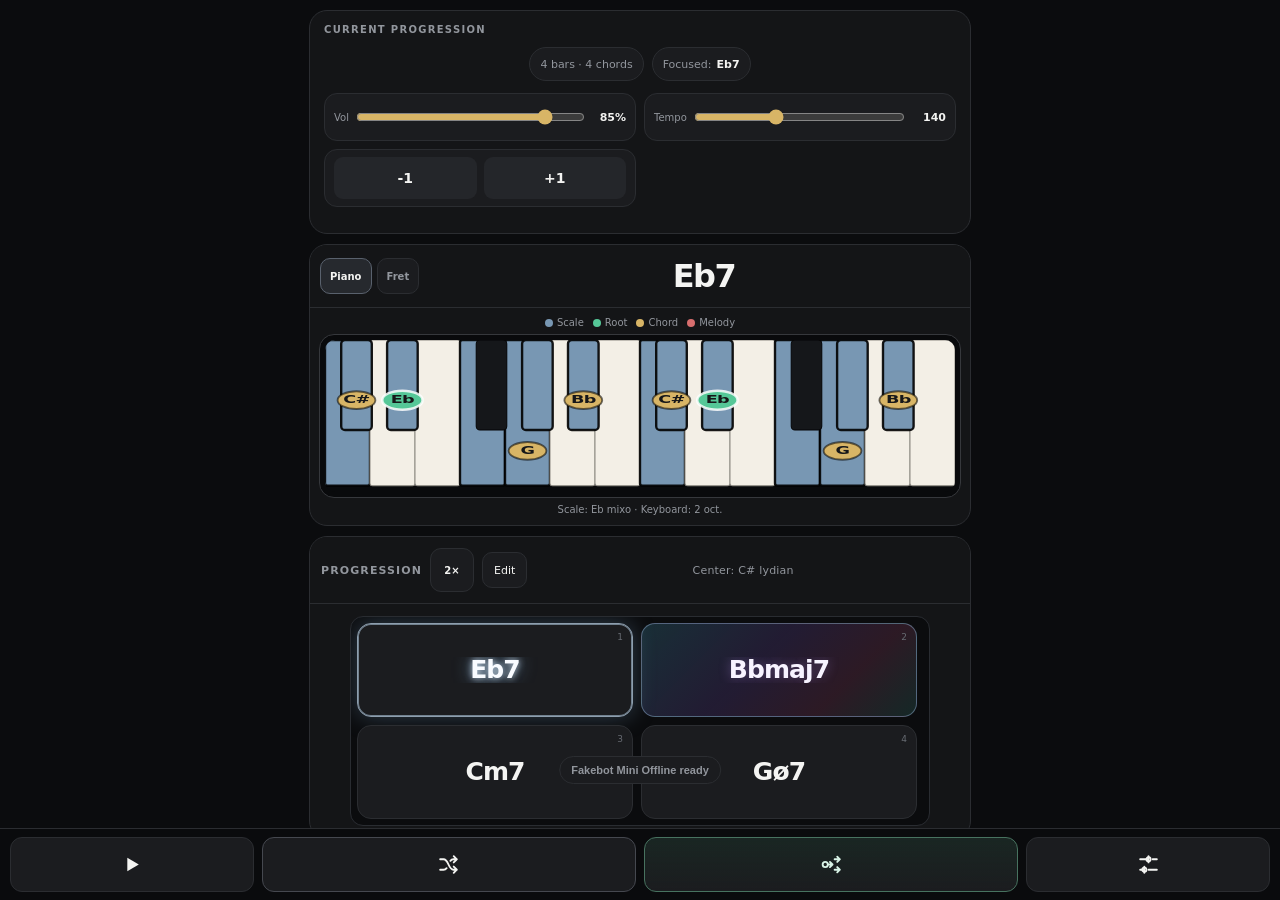
==== fakebot-mini-offline/index.html @ ce0bcc8f "Add Fakebot Mini Offline" ====
<!doctype html>
<html lang="en">
<head>
  <meta charset="utf-8">
  <meta name="viewport" content="width=device-width,initial-scale=1,viewport-fit=cover">
  <meta name="apple-mobile-web-app-capable" content="yes">
  <meta name="apple-mobile-web-app-status-bar-style" content="black-translucent">
  <meta name="apple-mobile-web-app-title" content="Fakebot Offline">
  <meta name="theme-color" content="#0b0c0e">
  <meta name="description" content="A fully local, offline-ready edition of Fakebot Mini.">
  <title>Fakebot Mini Offline</title>
  <link rel="manifest" href="manifest.webmanifest">
  <link rel="apple-touch-icon" sizes="180x180" href="fakebot-mini-offline-icon-180.png">
  <link rel="icon" type="image/svg+xml" href="fakebot-mini-offline-icon.svg">
  <link rel="stylesheet" href="shell.css?v=20260714a">
</head>
<body>
  <div class="miniShell">
    <main class="miniFrameWrap">
      <div class="miniAudioState" id="miniAudioStatus" data-state="ready" role="status">Offline synth ready</div>
      <iframe id="miniFrame" src="app.html?variant=mini-offline&amp;v=20260714a" title="Fakebot Mini Offline chord generator" allow="autoplay"></iframe>
      <div class="miniLoading" id="miniLoading" role="status">Loading Fakebot Mini Offline…</div>
    </main>

    <nav class="miniDock" aria-label="Primary actions">
      <button type="button" data-mini-action="play" id="miniPlay" aria-label="Play" title="Play">
        <svg class="miniIcon miniIconPlay" viewBox="0 0 24 24" aria-hidden="true"><path d="M8 5.5 19 12 8 18.5Z"/></svg>
        <svg class="miniIcon miniIconPause" viewBox="0 0 24 24" aria-hidden="true"><path d="M7 5h4v14H7zM13 5h4v14h-4z"/></svg>
      </button>
      <button type="button" data-mini-action="generate" class="miniGenerate" aria-label="Generate new progression" title="Generate new progression">
        <svg class="miniIcon miniIconStroke" viewBox="0 0 24 24" aria-hidden="true"><path d="M4 7h3.2c2.5 0 3.5 2 4.8 5s2.3 5 4.8 5H20m-3-3 3 3-3 3M4 17h3.2c1.4 0 2.3-.6 3-1.5m3.6-7C14.5 7.6 15.4 7 16.8 7H20m-3-3 3 3-3 3"/></svg>
      </button>
      <button type="button" data-mini-action="generate-anchored" class="miniGenerateAnchored" aria-label="Generate from selected chord" title="Generate from selected chord">
        <svg class="miniIcon miniIconStroke" viewBox="0 0 24 24" aria-hidden="true"><circle cx="6" cy="12" r="2.5"/><path d="M8.5 12H13m0 0-2.5-2.5M13 12l-2.5 2.5M15 7h5m-2.5-2.5L20 7l-2.5 2.5M15 17h5m-2.5-2.5L20 17l-2.5 2.5"/></svg>
      </button>
      <button type="button" data-mini-action="settings" id="miniSettings" aria-label="Open settings" aria-expanded="false" title="Open settings">
        <svg class="miniIcon miniIconStroke" viewBox="0 0 24 24" aria-hidden="true"><path d="M4 7h8m4 0h4M4 17h4m4 0h8M12 4v6M8 14v6"/><circle cx="12" cy="7" r="2"/><circle cx="8" cy="17" r="2"/></svg>
      </button>
    </nav>
  </div>
  <script src="shell.js?v=20260714a"></script>
  <script>
    if ("serviceWorker" in navigator){
      window.addEventListener("load", ()=>navigator.serviceWorker.register("./sw.js").catch(()=>{}), {once:true});
    }
  </script>
</body>
</html>
---- fakebot-mini-offline/shell.css ----
:root{
  --shell-bg:#0b0c0e;
  --shell-panel:#141517;
  --shell-raised:#1b1c1f;
  --shell-line:#2b2d31;
  --shell-text:#f4f4f2;
  --shell-muted:#92969d;
  --dock-height:72px;
}
*{box-sizing:border-box;-webkit-tap-highlight-color:transparent}
html,body{width:100%;height:100%;margin:0;overflow:hidden;background:var(--shell-bg);color:var(--shell-text);font-family:-apple-system,BlinkMacSystemFont,"SF Pro Display","Segoe UI",sans-serif}
button,a{font:inherit}
button{color:inherit;cursor:pointer}
.miniDock button,.miniLoading,.miniAudioState{-webkit-user-select:none;user-select:none;-webkit-touch-callout:none}
.miniDock button{touch-action:manipulation}
.miniShell{position:fixed;inset:0;display:grid;grid-template-rows:minmax(0,1fr) calc(var(--dock-height) + env(safe-area-inset-bottom));background:var(--shell-bg)}
.miniFrameWrap{position:relative;min-height:0;overflow:hidden}
#miniFrame{position:absolute;left:env(safe-area-inset-left);top:env(safe-area-inset-top);width:calc(100% - env(safe-area-inset-left) - env(safe-area-inset-right));height:calc(100% - env(safe-area-inset-top));border:0;background:var(--shell-bg);color-scheme:dark}
.miniAudioState{position:absolute;z-index:6;left:50%;bottom:8px;max-width:calc(100% - 24px);transform:translateX(-50%);padding:7px 11px;border:1px solid var(--shell-line);border-radius:999px;background:var(--shell-raised);color:var(--shell-muted);font-size:10px;font-weight:750;line-height:1.2;white-space:nowrap;overflow:hidden;text-overflow:ellipsis;pointer-events:none;opacity:0;transition:opacity .18s ease}
.miniAudioState[data-state="ready"]{opacity:0}
.miniAudioState[data-state="error"]{color:#f09a9a;border-color:#7b4141;opacity:1}
.miniLoading{position:absolute;left:50%;bottom:44px;transform:translateX(-50%);z-index:5;padding:7px 11px;border:1px solid var(--shell-line);border-radius:999px;background:var(--shell-raised);color:var(--shell-muted);font-size:11px;font-weight:700;opacity:0;pointer-events:none;transition:opacity .18s ease;white-space:nowrap}
.miniLoading.show{opacity:1}
.miniShell.has-open-settings .miniAudioState,.miniShell.has-open-settings .miniLoading{opacity:0!important}
.miniDock{display:grid;grid-template-columns:.75fr 1.15fr 1.15fr .75fr;gap:8px;padding:8px calc(10px + env(safe-area-inset-right)) calc(8px + env(safe-area-inset-bottom)) calc(10px + env(safe-area-inset-left));border-top:1px solid var(--shell-line);background:rgba(11,12,14,.97);z-index:10}
.miniDock button{min-height:52px;border:1px solid var(--shell-line);border-radius:12px;background:var(--shell-raised);color:var(--shell-text);display:flex;align-items:center;justify-content:center;padding:0}
.miniDock .miniGenerate{background:var(--shell-raised);border-color:#45484f;color:var(--shell-text)}
.miniDock .miniGenerateAnchored{background:linear-gradient(180deg,rgba(80,135,112,.22),var(--shell-raised));border-color:#47725f;color:#d9f4e7}
.miniIcon{width:25px;height:25px;display:block;fill:currentColor}
.miniIconStroke{fill:none;stroke:currentColor;stroke-width:1.8;stroke-linecap:round;stroke-linejoin:round}
.miniIconPause{display:none}
#miniPlay[data-playing="true"] .miniIconPlay{display:none}
#miniPlay[data-playing="true"] .miniIconPause{display:block}
#miniPlay[data-loading="true"]{opacity:.55}
.miniDock button:active{transform:scale(.985)}
.miniDock button:focus-visible{outline:2px solid #8ba9c2;outline-offset:2px}
@media(max-width:360px){.miniDock{gap:6px;padding-left:calc(7px + env(safe-area-inset-left));padding-right:calc(7px + env(safe-area-inset-right))}}
@media(orientation:landscape) and (max-height:520px){:root{--dock-height:58px}.miniDock{max-width:620px;width:100%;margin:0 auto;padding-top:5px;padding-bottom:calc(5px + env(safe-area-inset-bottom))}.miniDock button{min-height:46px}}
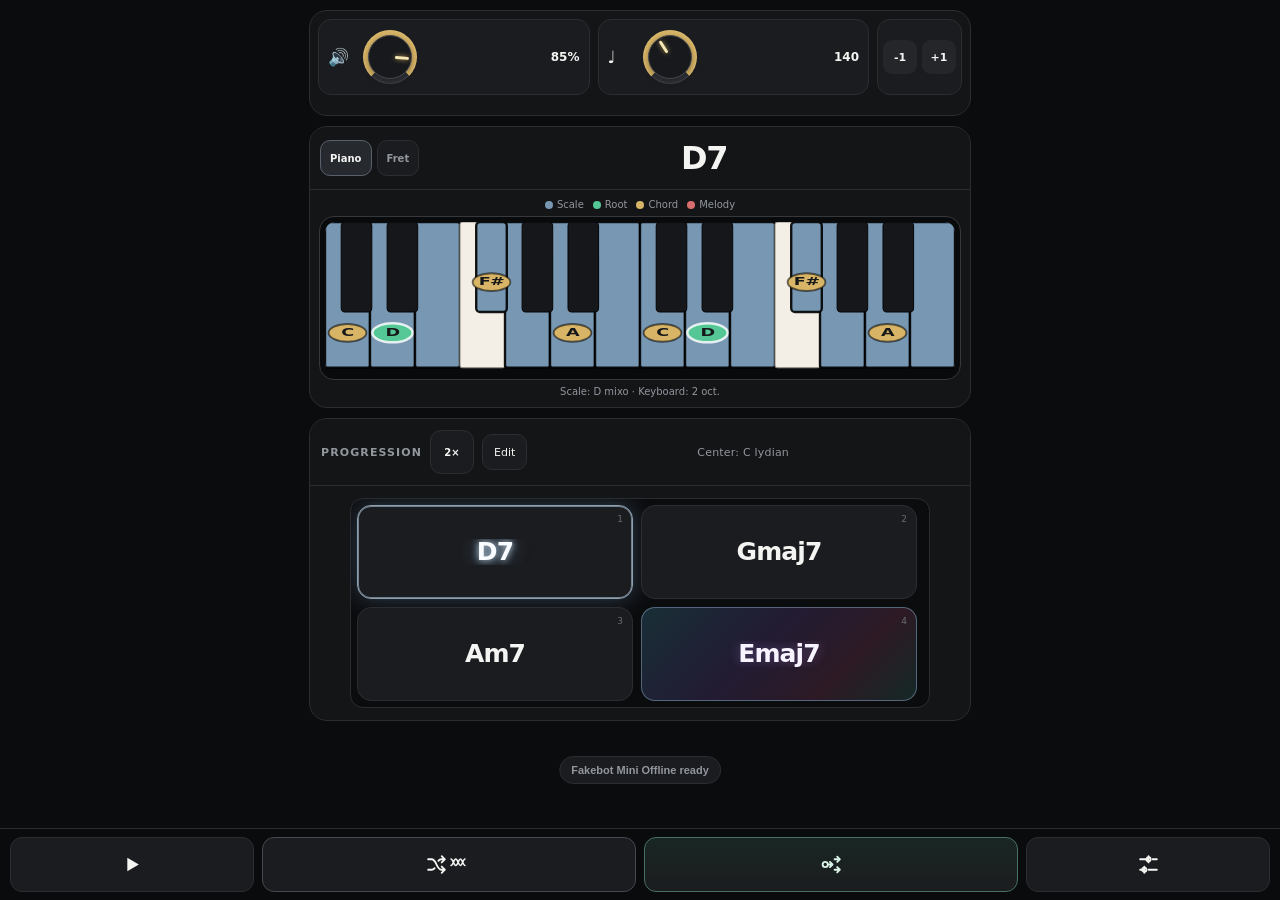
==== commit 1fa0f541: "Add Fakebot Mini infinite generation mode" ====
--- a/fakebot-mini-offline/index.html
+++ b/fakebot-mini-offline/index.html
@@ -12,13 +12,13 @@
   <link rel="manifest" href="manifest.webmanifest">
   <link rel="apple-touch-icon" sizes="180x180" href="fakebot-mini-offline-icon-180.png">
   <link rel="icon" type="image/svg+xml" href="fakebot-mini-offline-icon.svg">
-  <link rel="stylesheet" href="shell.css?v=20260714a">
+  <link rel="stylesheet" href="shell.css?v=20260728-infinite">
 </head>
 <body>
   <div class="miniShell">
     <main class="miniFrameWrap">
       <div class="miniAudioState" id="miniAudioStatus" data-state="ready" role="status">Offline synth ready</div>
-      <iframe id="miniFrame" src="app.html?variant=mini-offline&amp;v=20260714a" title="Fakebot Mini Offline chord generator" allow="autoplay"></iframe>
+      <iframe id="miniFrame" src="app.html?variant=mini-offline&amp;v=20260728-infinite" title="Fakebot Mini Offline chord generator" allow="autoplay"></iframe>
       <div class="miniLoading" id="miniLoading" role="status">Loading Fakebot Mini Offline…</div>
     </main>
 
@@ -29,6 +29,8 @@
       </button>
       <button type="button" data-mini-action="generate" class="miniGenerate" aria-label="Generate new progression" title="Generate new progression">
         <svg class="miniIcon miniIconStroke" viewBox="0 0 24 24" aria-hidden="true"><path d="M4 7h3.2c2.5 0 3.5 2 4.8 5s2.3 5 4.8 5H20m-3-3 3 3-3 3M4 17h3.2c1.4 0 2.3-.6 3-1.5m3.6-7C14.5 7.6 15.4 7 16.8 7H20m-3-3 3 3-3 3"/></svg>
+        <svg class="miniIcon miniIconStroke miniIconInfinite" viewBox="0 0 24 24" aria-hidden="true"><path d="M7.2 8.2c2.5 0 3.1 7.6 5.6 7.6 2.3 0 3.2-7.6 5.4-7.6 2.2 0 3.2 7.6 5.4 7.6M7.2 15.8c2.5 0 3.1-7.6 5.6-7.6 2.3 0 3.2 7.6 5.4 7.6 2.2 0 3.2-7.6 5.4-7.6" transform="translate(-4 0) scale(.82)"/></svg>
+        <span class="miniInfinityGlyph" aria-hidden="true">∞</span>
       </button>
       <button type="button" data-mini-action="generate-anchored" class="miniGenerateAnchored" aria-label="Generate from selected chord" title="Generate from selected chord">
         <svg class="miniIcon miniIconStroke" viewBox="0 0 24 24" aria-hidden="true"><circle cx="6" cy="12" r="2.5"/><path d="M8.5 12H13m0 0-2.5-2.5M13 12l-2.5 2.5M15 7h5m-2.5-2.5L20 7l-2.5 2.5M15 17h5m-2.5-2.5L20 17l-2.5 2.5"/></svg>
@@ -38,7 +40,7 @@
       </button>
     </nav>
   </div>
-  <script src="shell.js?v=20260714a"></script>
+  <script src="shell.js?v=20260728-infinite"></script>
   <script>
     if ("serviceWorker" in navigator){
       window.addEventListener("load", ()=>navigator.serviceWorker.register("./sw.js").catch(()=>{}), {once:true});
--- a/fakebot-mini-offline/shell.css
+++ b/fakebot-mini-offline/shell.css
@@ -26,6 +26,14 @@
 .miniDock button{min-height:52px;border:1px solid var(--shell-line);border-radius:12px;background:var(--shell-raised);color:var(--shell-text);display:flex;align-items:center;justify-content:center;padding:0}
 .miniDock .miniGenerate{background:var(--shell-raised);border-color:#45484f;color:var(--shell-text)}
 .miniDock .miniGenerateAnchored{background:linear-gradient(180deg,rgba(80,135,112,.22),var(--shell-raised));border-color:#47725f;color:#d9f4e7}
+.miniIconInfinite{display:none}
+.miniInfinityGlyph{display:none;font-size:32px;font-weight:500;line-height:1}
+.miniDock.infinite-mode{grid-template-columns:.75fr 1.6fr .75fr}
+.miniDock.infinite-mode .miniGenerateAnchored{display:none}
+.miniDock.infinite-mode .miniGenerate{background:linear-gradient(180deg,rgba(106,119,184,.28),var(--shell-raised));border-color:#6674b1;color:#edf0ff}
+.miniDock.infinite-mode .miniGenerate>.miniIconStroke:not(.miniIconInfinite){display:none}
+.miniDock.infinite-mode .miniGenerate>.miniIconInfinite{display:none}
+.miniDock.infinite-mode .miniGenerate>.miniInfinityGlyph{display:block}
 .miniIcon{width:25px;height:25px;display:block;fill:currentColor}
 .miniIconStroke{fill:none;stroke:currentColor;stroke-width:1.8;stroke-linecap:round;stroke-linejoin:round}
 .miniIconPause{display:none}
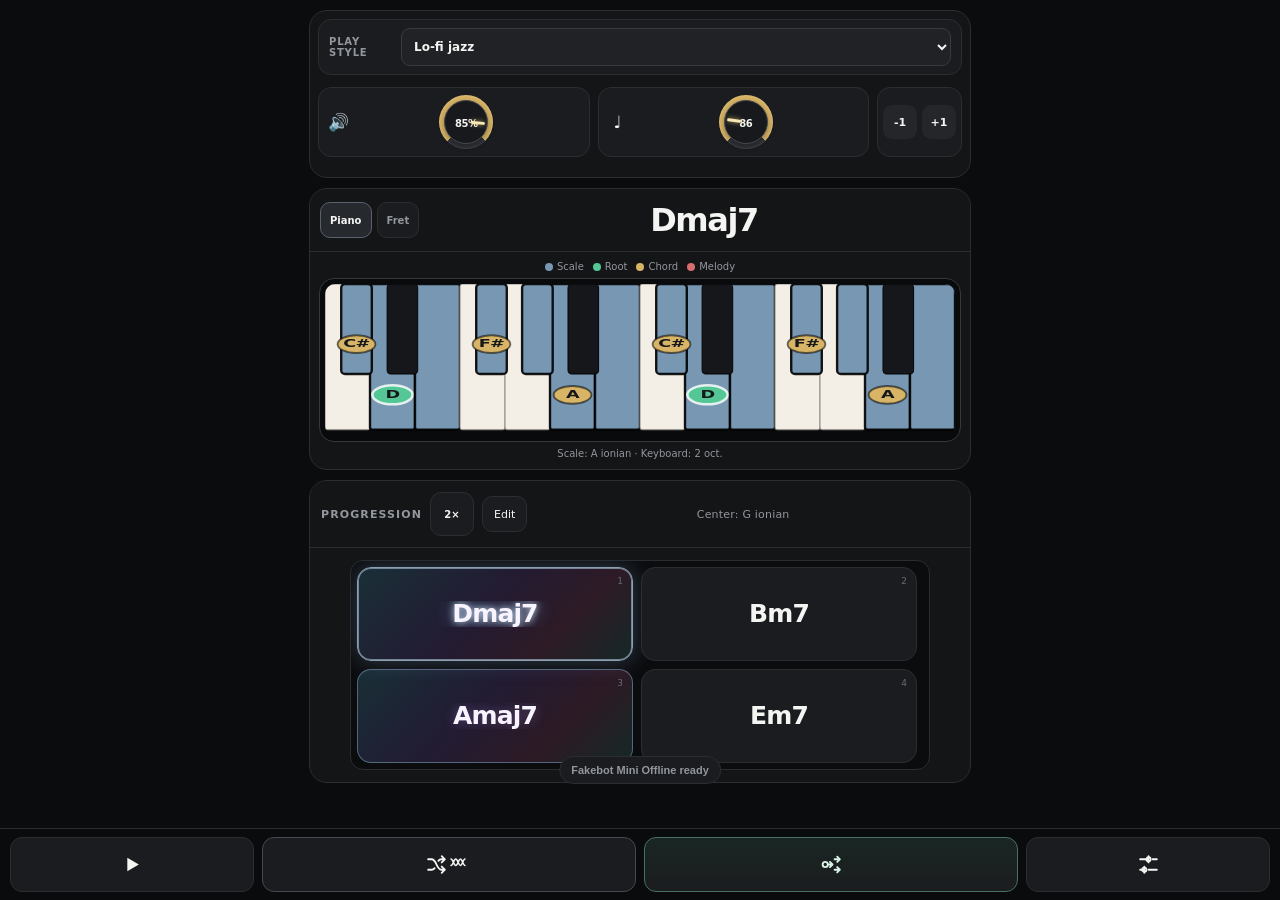
==== commit 6f8582e0: "Improve Fakebot Mini play styles" ====
--- a/fakebot-mini-offline/index.html
+++ b/fakebot-mini-offline/index.html
@@ -12,13 +12,13 @@
   <link rel="manifest" href="manifest.webmanifest">
   <link rel="apple-touch-icon" sizes="180x180" href="fakebot-mini-offline-icon-180.png">
   <link rel="icon" type="image/svg+xml" href="fakebot-mini-offline-icon.svg">
-  <link rel="stylesheet" href="shell.css?v=20260728-infinite">
+  <link rel="stylesheet" href="shell.css?v=20260728-playstyles">
 </head>
 <body>
   <div class="miniShell">
     <main class="miniFrameWrap">
       <div class="miniAudioState" id="miniAudioStatus" data-state="ready" role="status">Offline synth ready</div>
-      <iframe id="miniFrame" src="app.html?variant=mini-offline&amp;v=20260728-infinite" title="Fakebot Mini Offline chord generator" allow="autoplay"></iframe>
+      <iframe id="miniFrame" src="app.html?variant=mini-offline&amp;v=20260728-playstyles" title="Fakebot Mini Offline chord generator" allow="autoplay"></iframe>
       <div class="miniLoading" id="miniLoading" role="status">Loading Fakebot Mini Offline…</div>
     </main>
 
@@ -40,7 +40,7 @@
       </button>
     </nav>
   </div>
-  <script src="shell.js?v=20260728-infinite"></script>
+  <script src="shell.js?v=20260728-playstyles"></script>
   <script>
     if ("serviceWorker" in navigator){
       window.addEventListener("load", ()=>navigator.serviceWorker.register("./sw.js").catch(()=>{}), {once:true});
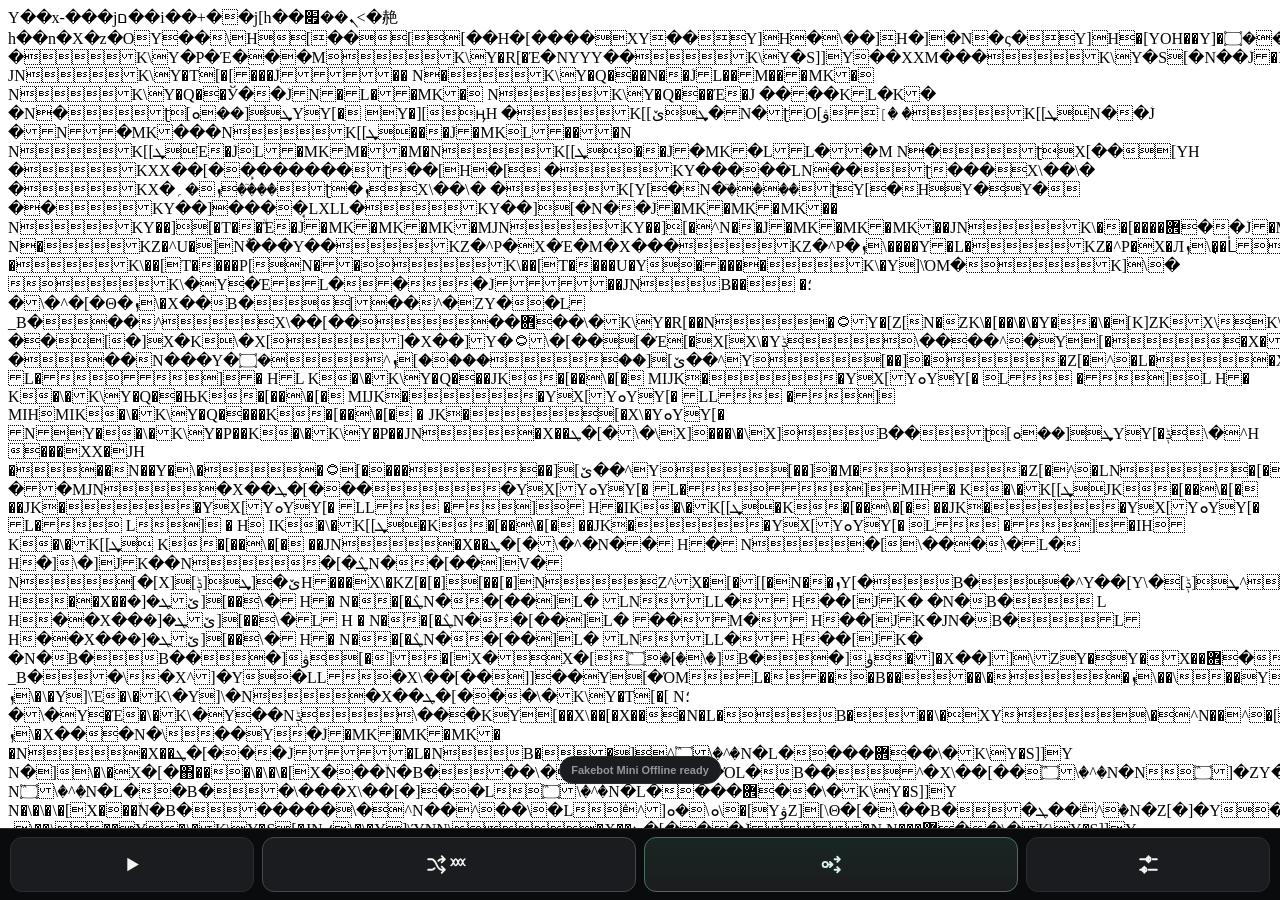
==== commit 367b8b3b: "Improve infinite Lo-fi Jazz backing" ====
--- a/fakebot-mini-offline/index.html
+++ b/fakebot-mini-offline/index.html
@@ -12,13 +12,13 @@
   <link rel="manifest" href="manifest.webmanifest">
   <link rel="apple-touch-icon" sizes="180x180" href="fakebot-mini-offline-icon-180.png">
   <link rel="icon" type="image/svg+xml" href="fakebot-mini-offline-icon.svg">
-  <link rel="stylesheet" href="shell.css?v=20260728-playstyles">
+  <link rel="stylesheet" href="shell.css?v=20260728-lofi-infinite">
 </head>
 <body>
   <div class="miniShell">
     <main class="miniFrameWrap">
       <div class="miniAudioState" id="miniAudioStatus" data-state="ready" role="status">Offline synth ready</div>
-      <iframe id="miniFrame" src="app.html?variant=mini-offline&amp;v=20260728-playstyles" title="Fakebot Mini Offline chord generator" allow="autoplay"></iframe>
+      <iframe id="miniFrame" src="app.html?variant=mini-offline&amp;v=20260728-lofi-infinite" title="Fakebot Mini Offline chord generator" allow="autoplay"></iframe>
       <div class="miniLoading" id="miniLoading" role="status">Loading Fakebot Mini Offline…</div>
     </main>
 
@@ -40,7 +40,7 @@
       </button>
     </nav>
   </div>
-  <script src="shell.js?v=20260728-playstyles"></script>
+  <script src="shell.js?v=20260728-lofi-infinite"></script>
   <script>
     if ("serviceWorker" in navigator){
       window.addEventListener("load", ()=>navigator.serviceWorker.register("./sw.js").catch(()=>{}), {once:true});
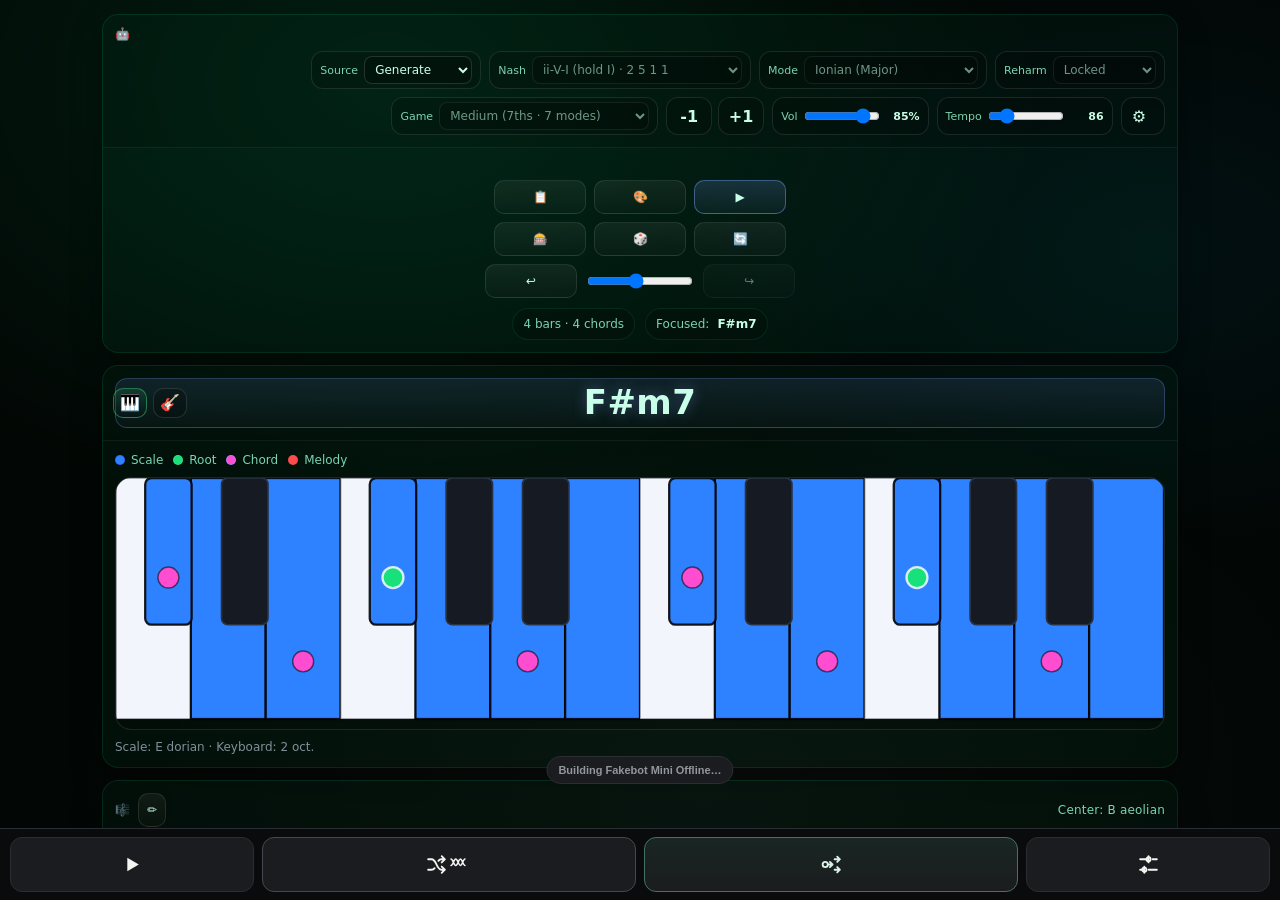
==== commit a8d696b0: "Fix Fakebot Mini startup recovery" ====
--- a/fakebot-mini-offline/index.html
+++ b/fakebot-mini-offline/index.html
@@ -12,13 +12,13 @@
   <link rel="manifest" href="manifest.webmanifest">
   <link rel="apple-touch-icon" sizes="180x180" href="fakebot-mini-offline-icon-180.png">
   <link rel="icon" type="image/svg+xml" href="fakebot-mini-offline-icon.svg">
-  <link rel="stylesheet" href="shell.css?v=20260728-lofi-infinite">
+  <link rel="stylesheet" href="shell.css?v=20260729-startup-fix">
 </head>
 <body>
   <div class="miniShell">
     <main class="miniFrameWrap">
       <div class="miniAudioState" id="miniAudioStatus" data-state="ready" role="status">Offline synth ready</div>
-      <iframe id="miniFrame" src="app.html?variant=mini-offline&amp;v=20260728-lofi-infinite" title="Fakebot Mini Offline chord generator" allow="autoplay"></iframe>
+      <iframe id="miniFrame" src="app.html?variant=mini-offline&amp;v=20260729-startup-fix" title="Fakebot Mini Offline chord generator" allow="autoplay"></iframe>
       <div class="miniLoading" id="miniLoading" role="status">Loading Fakebot Mini Offline…</div>
     </main>
 
@@ -40,7 +40,7 @@
       </button>
     </nav>
   </div>
-  <script src="shell.js?v=20260728-lofi-infinite"></script>
+  <script src="shell.js?v=20260729-startup-fix"></script>
   <script>
     if ("serviceWorker" in navigator){
       window.addEventListener("load", ()=>navigator.serviceWorker.register("./sw.js").catch(()=>{}), {once:true});
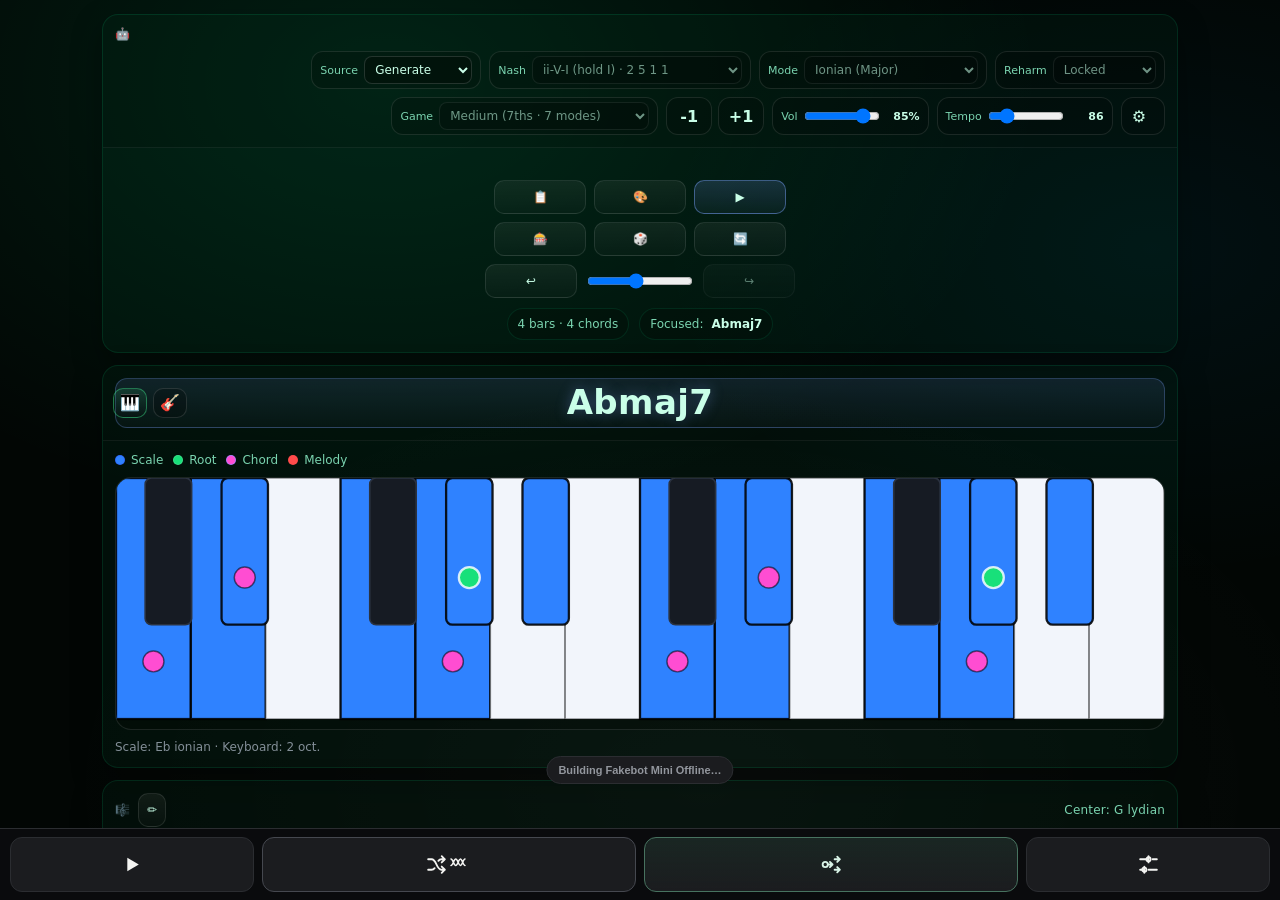
==== commit e25af453: "Refresh Fakebot Mini recovery cache" ====
--- a/fakebot-mini-offline/index.html
+++ b/fakebot-mini-offline/index.html
@@ -12,13 +12,13 @@
   <link rel="manifest" href="manifest.webmanifest">
   <link rel="apple-touch-icon" sizes="180x180" href="fakebot-mini-offline-icon-180.png">
   <link rel="icon" type="image/svg+xml" href="fakebot-mini-offline-icon.svg">
-  <link rel="stylesheet" href="shell.css?v=20260729-startup-fix">
+  <link rel="stylesheet" href="shell.css?v=20260729-recovery-assets">
 </head>
 <body>
   <div class="miniShell">
     <main class="miniFrameWrap">
       <div class="miniAudioState" id="miniAudioStatus" data-state="ready" role="status">Offline synth ready</div>
-      <iframe id="miniFrame" src="app.html?variant=mini-offline&amp;v=20260729-startup-fix" title="Fakebot Mini Offline chord generator" allow="autoplay"></iframe>
+      <iframe id="miniFrame" src="app.html?variant=mini-offline&amp;v=20260729-recovery-assets" title="Fakebot Mini Offline chord generator" allow="autoplay"></iframe>
       <div class="miniLoading" id="miniLoading" role="status">Loading Fakebot Mini Offline…</div>
     </main>
 
@@ -40,7 +40,7 @@
       </button>
     </nav>
   </div>
-  <script src="shell.js?v=20260729-startup-fix"></script>
+  <script src="shell.js?v=20260729-recovery-assets"></script>
   <script>
     if ("serviceWorker" in navigator){
       window.addEventListener("load", ()=>navigator.serviceWorker.register("./sw.js").catch(()=>{}), {once:true});
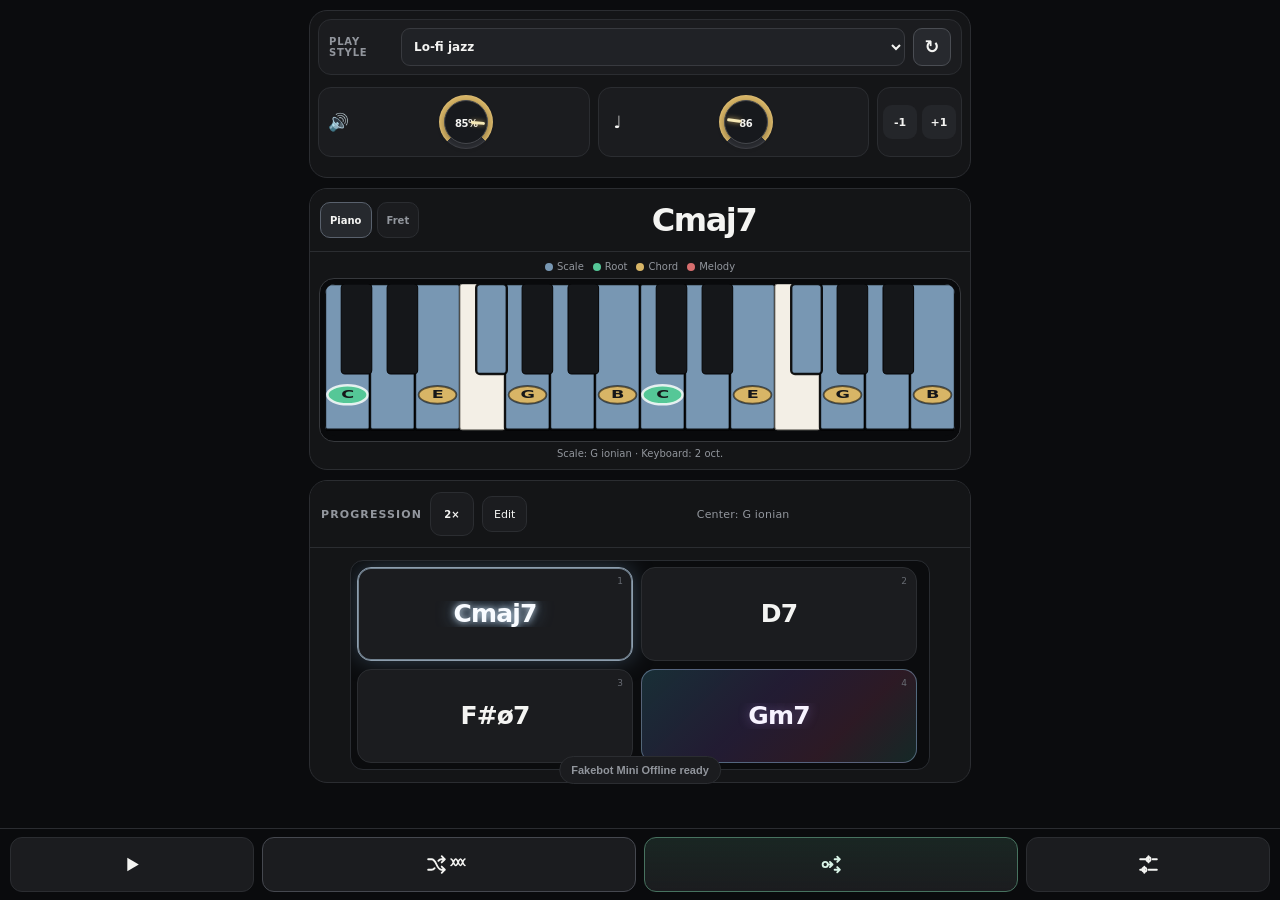
==== commit 645269da: "Wait for Fakebot Mini source before enhancing UI" ====
--- a/fakebot-mini-offline/index.html
+++ b/fakebot-mini-offline/index.html
@@ -12,13 +12,13 @@
   <link rel="manifest" href="manifest.webmanifest">
   <link rel="apple-touch-icon" sizes="180x180" href="fakebot-mini-offline-icon-180.png">
   <link rel="icon" type="image/svg+xml" href="fakebot-mini-offline-icon.svg">
-  <link rel="stylesheet" href="shell.css?v=20260729-recovery-assets">
+  <link rel="stylesheet" href="shell.css?v=20260729-bootstrap-ready">
 </head>
 <body>
   <div class="miniShell">
     <main class="miniFrameWrap">
       <div class="miniAudioState" id="miniAudioStatus" data-state="ready" role="status">Offline synth ready</div>
-      <iframe id="miniFrame" src="app.html?variant=mini-offline&amp;v=20260729-recovery-assets" title="Fakebot Mini Offline chord generator" allow="autoplay"></iframe>
+      <iframe id="miniFrame" src="app.html?variant=mini-offline&amp;v=20260729-bootstrap-ready" title="Fakebot Mini Offline chord generator" allow="autoplay"></iframe>
       <div class="miniLoading" id="miniLoading" role="status">Loading Fakebot Mini Offline…</div>
     </main>
 
@@ -40,7 +40,7 @@
       </button>
     </nav>
   </div>
-  <script src="shell.js?v=20260729-recovery-assets"></script>
+  <script src="shell.js?v=20260729-bootstrap-ready"></script>
   <script>
     if ("serviceWorker" in navigator){
       window.addEventListener("load", ()=>navigator.serviceWorker.register("./sw.js").catch(()=>{}), {once:true});
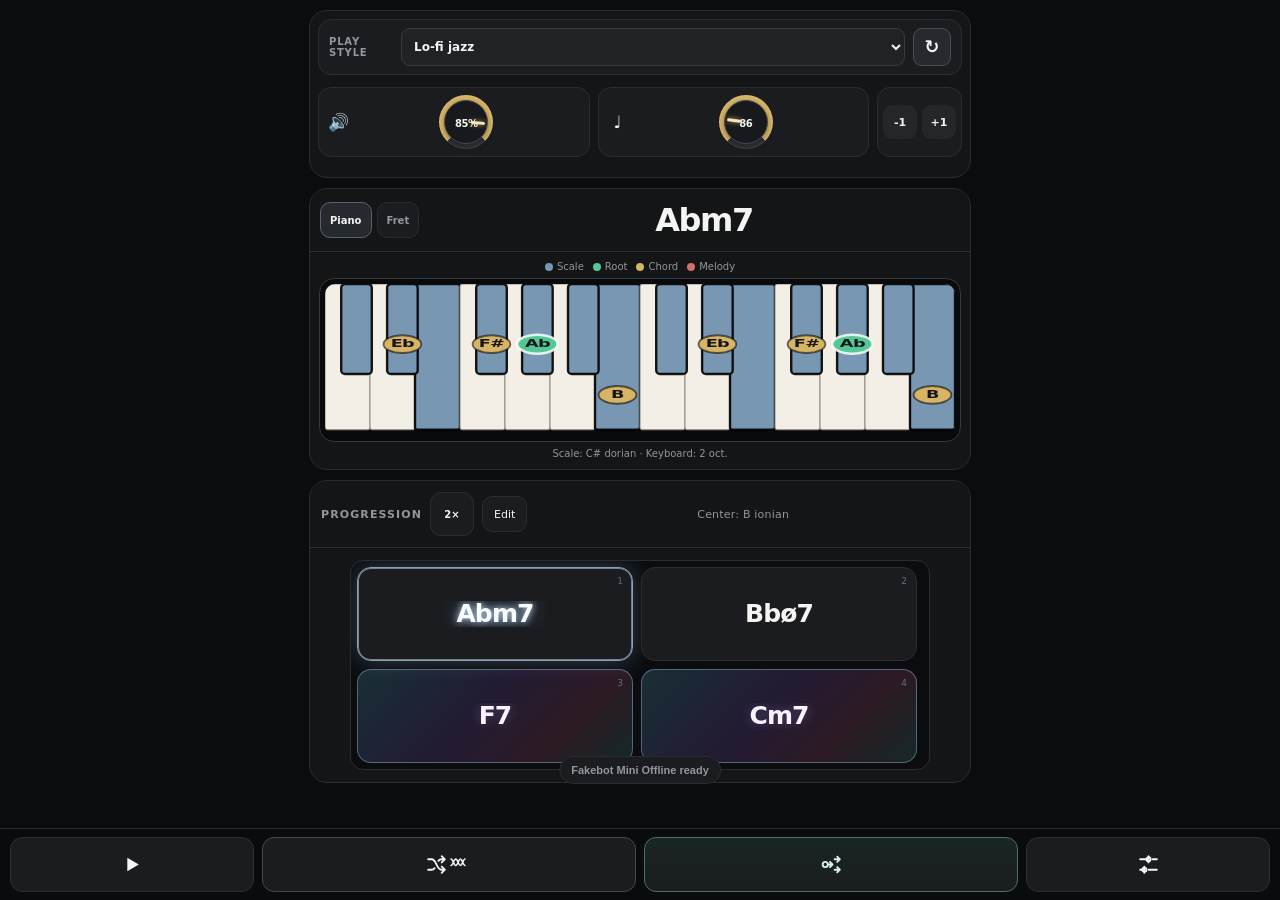
==== commit eff7d743: "Tune infinite harmony and bass voice leading" ====
--- a/fakebot-mini-offline/index.html
+++ b/fakebot-mini-offline/index.html
@@ -12,13 +12,13 @@
   <link rel="manifest" href="manifest.webmanifest">
   <link rel="apple-touch-icon" sizes="180x180" href="fakebot-mini-offline-icon-180.png">
   <link rel="icon" type="image/svg+xml" href="fakebot-mini-offline-icon.svg">
-  <link rel="stylesheet" href="shell.css?v=20260729-bootstrap-ready">
+  <link rel="stylesheet" href="shell.css?v=20260729-infinite-harmony">
 </head>
 <body>
   <div class="miniShell">
     <main class="miniFrameWrap">
       <div class="miniAudioState" id="miniAudioStatus" data-state="ready" role="status">Offline synth ready</div>
-      <iframe id="miniFrame" src="app.html?variant=mini-offline&amp;v=20260729-bootstrap-ready" title="Fakebot Mini Offline chord generator" allow="autoplay"></iframe>
+      <iframe id="miniFrame" src="app.html?variant=mini-offline&amp;v=20260729-infinite-harmony" title="Fakebot Mini Offline chord generator" allow="autoplay"></iframe>
       <div class="miniLoading" id="miniLoading" role="status">Loading Fakebot Mini Offline…</div>
     </main>
 
@@ -40,7 +40,7 @@
       </button>
     </nav>
   </div>
-  <script src="shell.js?v=20260729-bootstrap-ready"></script>
+  <script src="shell.js?v=20260729-infinite-harmony"></script>
   <script>
     if ("serviceWorker" in navigator){
       window.addEventListener("load", ()=>navigator.serviceWorker.register("./sw.js").catch(()=>{}), {once:true});
